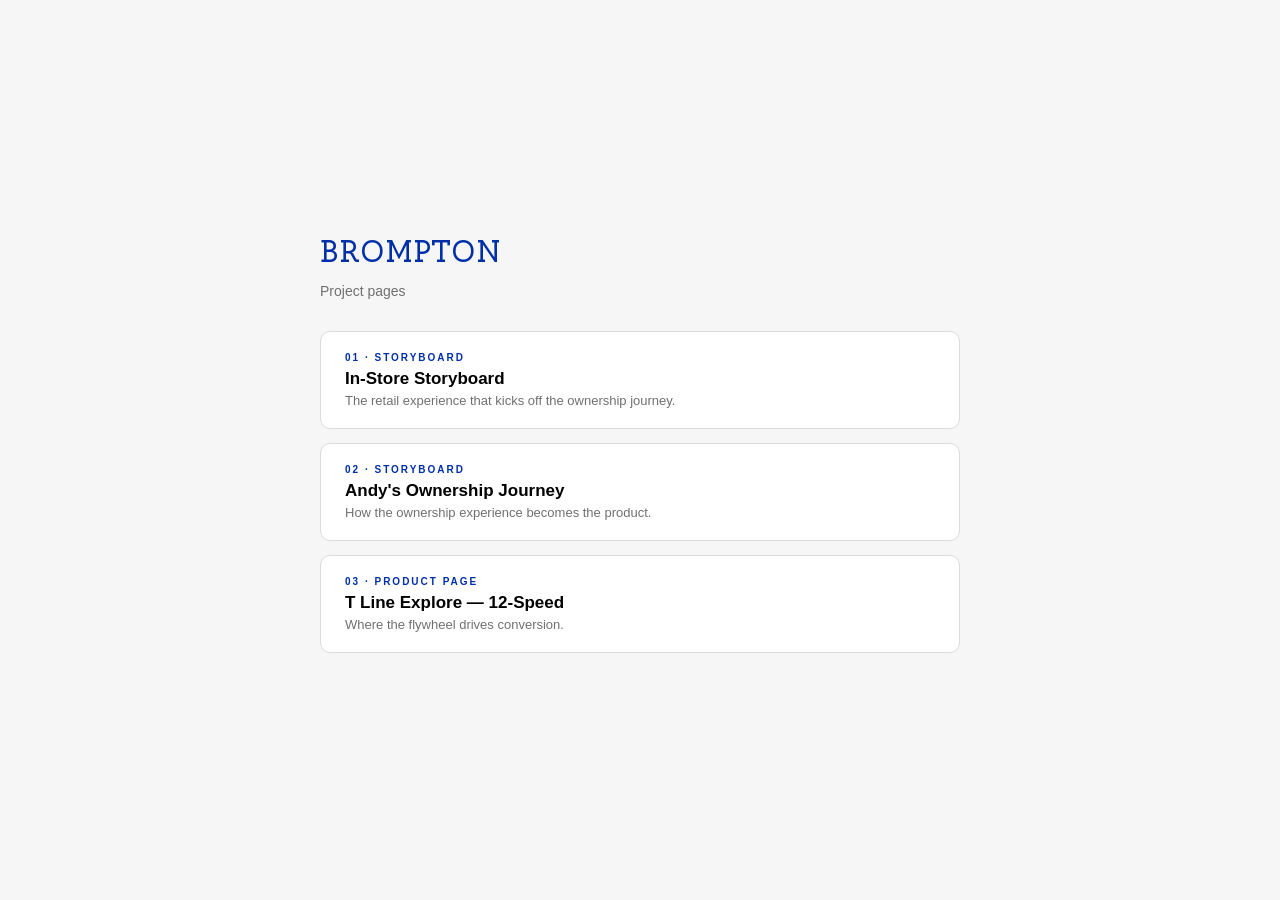
==== index.html @ 8beae8ea "Add files via upload" ====
<!DOCTYPE html>
<html lang="en">
<head>
<meta charset="UTF-8">
<meta name="viewport" content="width=device-width, initial-scale=1.0">
<title>Brompton — Project Index</title>
<style>
  @font-face {
    font-family: 'BromptonSlab';
    src: url('Brand/BromptonSlab-Regular.woff') format('woff'),
         url('Brand/BromptonSlab-Regular.otf') format('opentype');
    font-weight: 400; font-style: normal;
  }
  * { box-sizing: border-box; margin: 0; padding: 0; }
  body {
    font-family: 'Helvetica Neue', Helvetica, Arial, sans-serif;
    background: #F6F6F6;
    color: #000;
    min-height: 100vh;
    display: flex;
    align-items: center;
    justify-content: center;
    padding: 24px;
  }
  .wrap { max-width: 640px; width: 100%; }
  h1 {
    font-family: 'BromptonSlab', Georgia, serif;
    font-weight: 400;
    font-size: 32px;
    margin-bottom: 8px;
    color: #002FA7;
  }
  p.sub { color: #707070; font-size: 14px; margin-bottom: 32px; }
  .card {
    display: block;
    background: white;
    border: 1px solid #DBDBDB;
    border-radius: 10px;
    padding: 20px 24px;
    margin-bottom: 14px;
    text-decoration: none;
    color: #000;
    transition: border-color 0.15s ease;
  }
  .card:hover { border-color: #002FA7; }
  .card .label { font-size: 10px; letter-spacing: 2px; text-transform: uppercase; color: #002FA7; font-weight: 700; margin-bottom: 6px; }
  .card .title { font-size: 17px; font-weight: 600; }
  .card .desc { font-size: 13px; color: #707070; margin-top: 4px; }
</style>
</head>
<body>
  <div class="wrap">
    <h1>Brompton</h1>
    <p class="sub">Project pages</p>

    <a class="card" href="brompton-storyboard.html">
      <div class="label">01 · Storyboard</div>
      <div class="title">In-Store Storyboard</div>
      <div class="desc">The retail experience that kicks off the ownership journey.</div>
    </a>

    <a class="card" href="brompton-ownership-storyboard.html">
      <div class="label">02 · Storyboard</div>
      <div class="title">Andy's Ownership Journey</div>
      <div class="desc">How the ownership experience becomes the product.</div>
    </a>

    <a class="card" href="brompton-tline-product-page.html">
      <div class="label">03 · Product Page</div>
      <div class="title">T Line Explore — 12-Speed</div>
      <div class="desc">Where the flywheel drives conversion.</div>
    </a>
  </div>
</body>
</html>
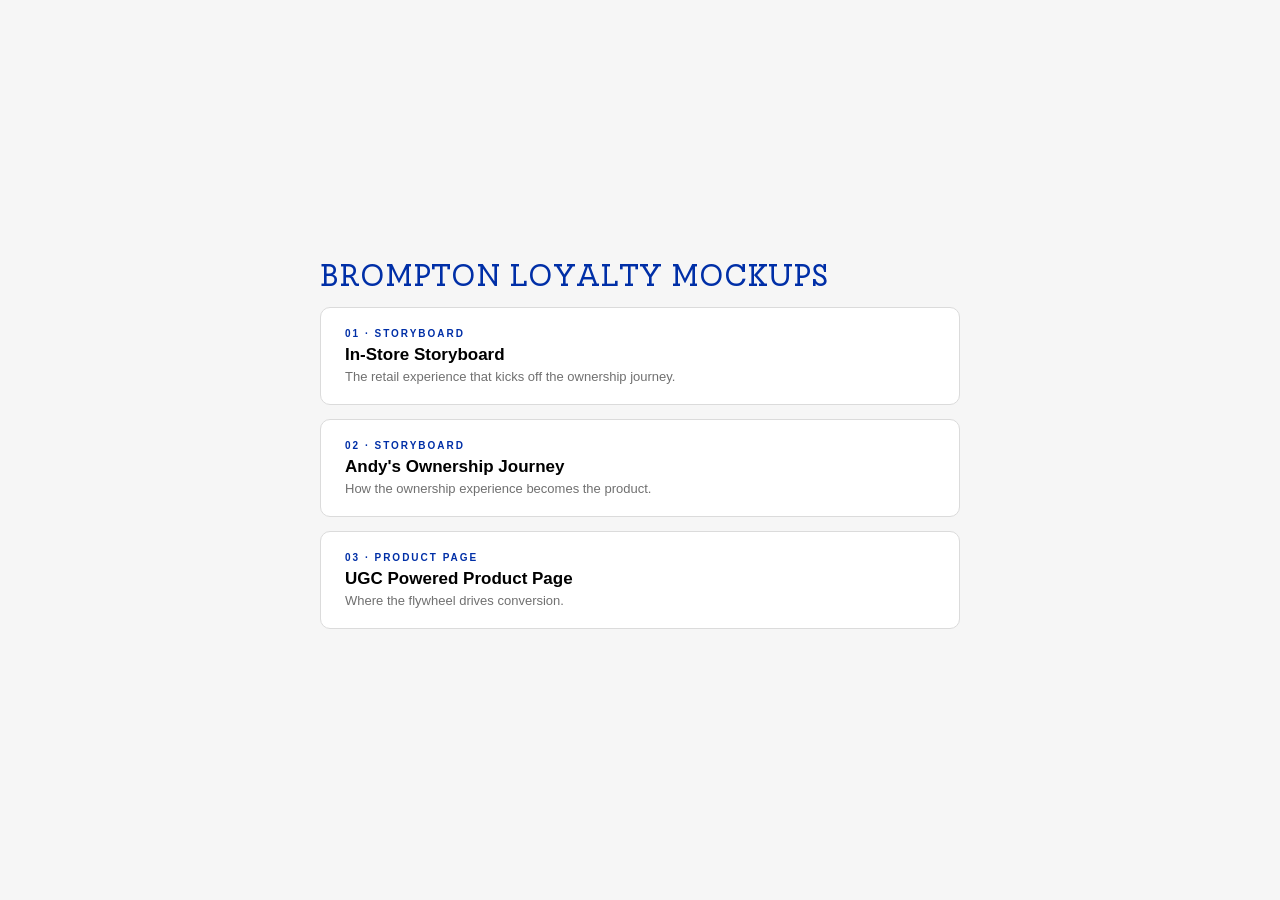
==== commit 35eaed6e: "Add files via upload" ====
--- a/index.html
+++ b/index.html
@@ -50,10 +50,10 @@
 </head>
 <body>
   <div class="wrap">
-    <h1>Brompton</h1>
-    <p class="sub">Project pages</p>
+    <h1>Brompton loyalty mockups</h1>
 
-    <a class="card" href="brompton-storyboard.html">
+
+    <a class="card" href="brompton-storyboard-v2.1.html">
       <div class="label">01 · Storyboard</div>
       <div class="title">In-Store Storyboard</div>
       <div class="desc">The retail experience that kicks off the ownership journey.</div>
@@ -67,7 +67,7 @@
 
     <a class="card" href="brompton-tline-product-page.html">
       <div class="label">03 · Product Page</div>
-      <div class="title">T Line Explore — 12-Speed</div>
+      <div class="title">UGC Powered Product Page</div>
       <div class="desc">Where the flywheel drives conversion.</div>
     </a>
   </div>
